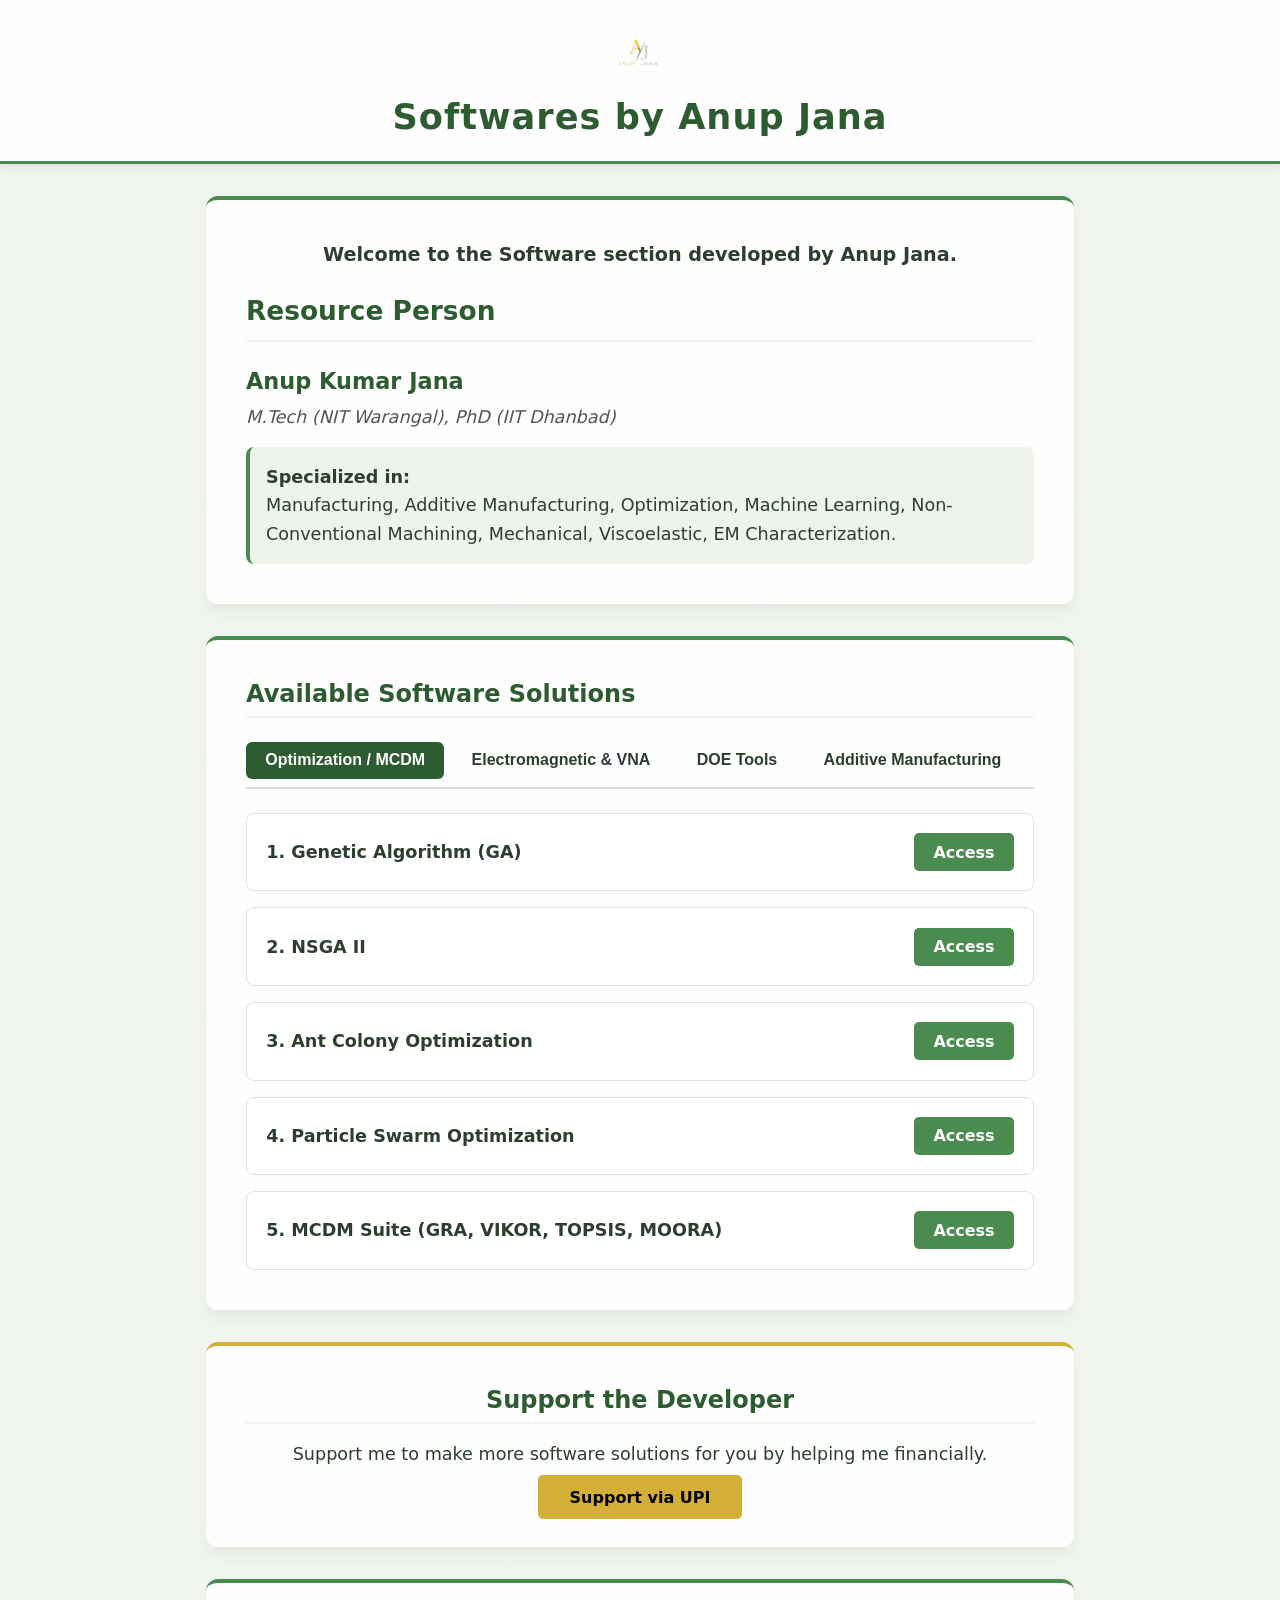
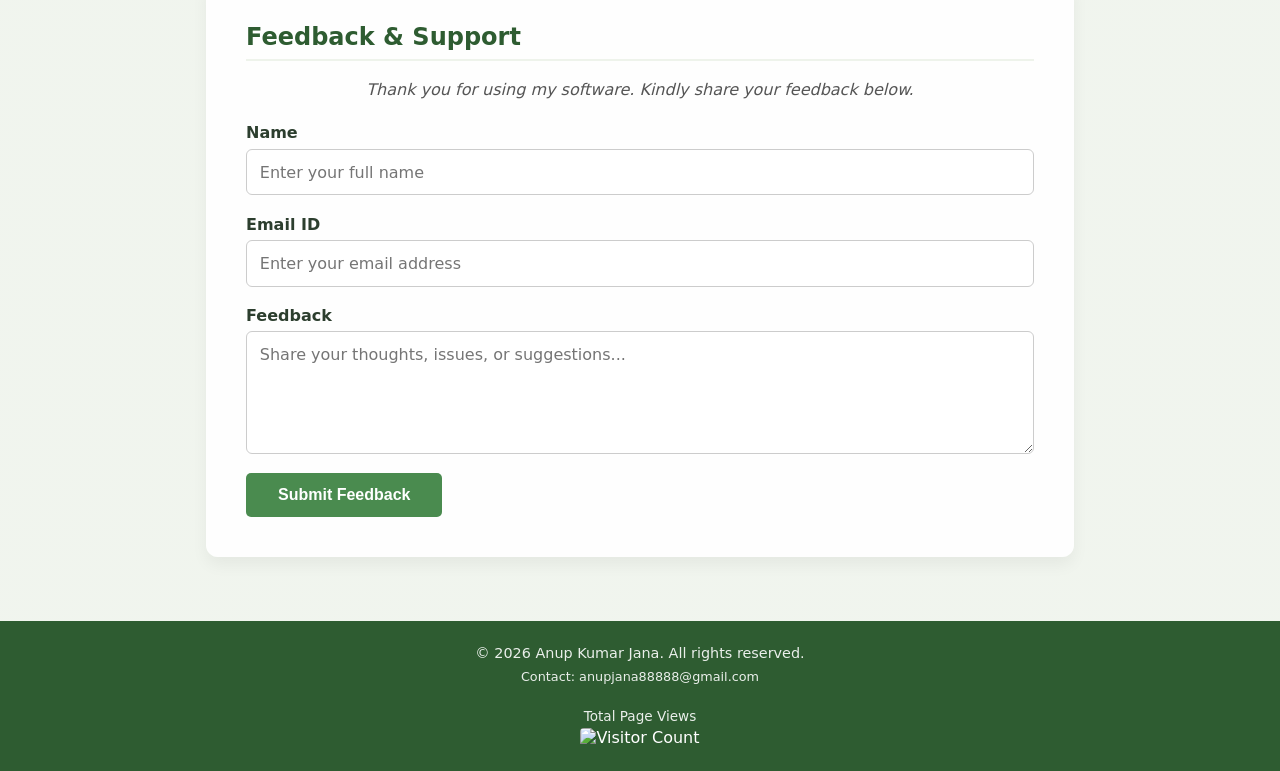
==== index.html @ cb6290e4 "Update index.html" ====
<!DOCTYPE html>
<html lang="en">
<head>
    <meta charset="UTF-8">
    <meta name="viewport" content="width=device-width, initial-scale=1.0">
    <title>Softwares by Anup Jana</title>
    <link rel="icon" type="image/png" href="logo2.png">
    <link rel="stylesheet" href="style.css">
</head>
<body>

    <header>
        <img src="logo2.png" alt="Anup Jana Logo" class="site-logo">
        <h1>Softwares by Anup Jana</h1>
    </header>

    <main>
        <section class="content-box profile-section">
            <p style="font-size: 1.2rem; text-align: center; font-weight: 600; margin-top: 0;">Welcome to the Software section developed by Anup Jana.</p>
            
            <h2>Resource Person</h2>
            <div class="profile-name">Anup Kumar Jana</div>
            <div class="profile-degrees">M.Tech (NIT Warangal), PhD (IIT Dhanbad)</div>
            
            <div class="specializations">
                <strong>Specialized in:</strong><br>
                Manufacturing, Additive Manufacturing, Optimization, Machine Learning, Non-Conventional Machining, Mechanical, Viscoelastic, EM Characterization.
            </div>
        </section>

        <section class="content-box">
            <h2>Available Software Solutions</h2>
            
            <div class="tab-container">
                <div class="tab-buttons">
                    <button class="tab-btn active" onclick="openTab(event, 'tab-opt')">Optimization / MCDM</button>
                    <button class="tab-btn" onclick="openTab(event, 'tab-em')">Electromagnetic & VNA</button>
                    <button class="tab-btn" onclick="openTab(event, 'tab-doe')">DOE Tools</button>
                    <button class="tab-btn" onclick="openTab(event, 'tab-am')">Additive Manufacturing</button>
                </div>

                <div id="tab-opt" class="tab-content active">
                    <div class="software-list">
                        <div class="software-card">
                            <span class="software-title">1. Genetic Algorithm (GA)</span>
                            <a href="#" class="btn">Access</a>
                        </div>
                        <div class="software-card">
                            <span class="software-title">2. NSGA II</span>
                            <a href="#" class="btn">Access</a>
                        </div>
                        <div class="software-card">
                            <span class="software-title">3. Ant Colony Optimization</span>
                            <a href="#" class="btn">Access</a>
                        </div>
                        <div class="software-card">
                            <span class="software-title">4. Particle Swarm Optimization</span>
                            <a href="#" class="btn">Access</a>
                        </div>
                        <div class="software-card">
                            <span class="software-title">5. MCDM Suite (GRA, VIKOR, TOPSIS, MOORA)</span>
                            <a href="#" class="btn">Access</a>
                        </div>
                    </div>
                </div>

                <div id="tab-em" class="tab-content">
                    <div class="software-list">
                        <div class="software-card">
                            <span class="software-title">1. Permittivity & Permeability Calculator</span>
                            <a href="#" class="btn">Access</a>
                        </div>
                        <div class="software-card">
                            <span class="software-title">2. VNA Data Analyzer (5-75 GHz)</span>
                            <a href="#" class="btn">Access</a>
                        </div>
                        <div class="software-card">
                            <span class="software-title">3. Reflection & Absorption Coefficient Estimator</span>
                            <a href="#" class="btn">Access</a>
                        </div>
                        <div class="software-card">
                            <span class="software-title">4. Dielectric Loss Tangent (Tan Delta) Plotter</span>
                            <a href="#" class="btn">Access</a>
                        </div>
                    </div>
                </div>

                <div id="tab-doe" class="tab-content">
                    <div class="software-list">
                        <div class="software-card">
                            <span class="software-title">1. Taguchi's Orthogonal Array (OA)</span>
                            <a href="#" class="btn">Access</a>
                        </div>
                        <div class="software-card">
                            <span class="software-title">2. Response Surface Methodology (RSM)</span>
                            <a href="#" class="btn">Access</a>
                        </div>
                    </div>
                </div>

                <div id="tab-am" class="tab-content">
                    <div class="software-list">
                        <div class="software-card">
                            <span class="software-title">1. Jacobs Working Curve Generator</span>
                            <a href="#" class="btn">Access</a>
                        </div>
                        <div class="software-card">
                            <span class="software-title">2. VPP Exposure Parameter Optimizer</span>
                            <a href="#" class="btn">Access</a>
                        </div>
                        <div class="software-card">
                            <span class="software-title">3. Multi-Material Composite Interleaf Designer</span>
                            <a href="#" class="btn">Access</a>
                        </div>
                    </div>
                </div>
            </div>
        </section>

        <section class="content-box" style="text-align: center; border-top: 4px solid #d4af37;">
            <h2>Support the Developer</h2>
            <p style="margin-bottom: 1.5rem; font-size: 1.1rem;">Support me to make more software solutions for you by helping me financially.</p>
            <a href="support.html" class="btn" style="background-color: #d4af37; color: #000; padding: 0.8rem 2rem;">Support via UPI</a>
        </section>

        <section class="content-box">
            <h2>Feedback & Support</h2>
            <p class="thank-you-msg">Thank you for using my software. Kindly share your feedback below.</p>
            
            <form action="https://formsubmit.co/anupjana88888@gmail.com" method="POST" class="feedback-form" id="feedbackForm">
                
                <input type="hidden" name="_subject" value="New Software Feedback Submission">
                <input type="hidden" name="_captcha" value="false">
                <input type="hidden" name="_next" value="https://anupjana777.github.io/softwares/thankyou.html">
                
                <div class="form-group">
                    <label for="name">Name</label>
                    <input type="text" id="name" name="name" placeholder="Enter your full name" required>
                </div>
                
                <div class="form-group">
                    <label for="email">Email ID</label>
                    <input type="email" id="email" name="email" placeholder="Enter your email address" required>
                </div>
                
                <div class="form-group">
                    <label for="feedback">Feedback</label>
                    <textarea id="feedback" name="feedback" rows="5" placeholder="Share your thoughts, issues, or suggestions..." required></textarea>
                </div>
                
                <button type="submit" class="btn" style="align-self: flex-start; padding: 0.8rem 2rem;">Submit Feedback</button>
            </form>
        </section>
    </main>

<footer>
        <p>&copy; <span id="year"></span> Anup Kumar Jana. All rights reserved.</p>
        <p style="margin-top: 0.5rem; font-size: 0.8rem;">Contact: anupjana88888@gmail.com</p>
        
        <div style="margin-top: 1.5rem;">
            <p style="font-size: 0.85rem; margin-bottom: 0.3rem; opacity: 0.9;">Total Page Views</p>
            <img src="https://profile-counter.glitch.me/anupjana777_softwares/count.svg" alt="Visitor Count" style="border-radius: 4px;">
        </div>
    </footer>

    <script src="main.js"></script>
</body>
</html>
---- style.css ----
/* CSS Variables for consistent theming */
:root {
    --primary-color: #2e5c31; 
    --secondary-color: #eef3eb; 
    --accent-color: #4a8b4f; 
    --text-dark: #2c3e2e;
    --text-light: #ffffff;
    --font-main: 'Segoe UI', system-ui, -apple-system, sans-serif;
}

/* Base Styles & Nature Theme Background */
body {
    margin: 0;
    padding: 0;
    font-family: var(--font-main);
    color: var(--text-dark);
    background: 
        linear-gradient(rgba(238, 243, 235, 0.85), rgba(238, 243, 235, 0.85)),
        url('https://images.unsplash.com/photo-1464822759023-fed622ff2c3b?auto=format&fit=crop&q=80&w=2000') no-repeat center center fixed;
    background-size: cover;
    display: flex;
    flex-direction: column;
    min-height: 100vh;
}

/* Light Header for Logo Visibility */
header {
    background-color: rgba(255, 255, 255, 0.95);
    color: var(--primary-color);
    padding: 1.5rem 1rem;
    text-align: center;
    box-shadow: 0 4px 10px rgba(0,0,0,0.08);
    border-bottom: 3px solid var(--accent-color);
}

header h1 {
    margin: 0;
    font-size: 2.2rem;
    letter-spacing: 1px;
}

/* Logo Styling */
.site-logo {
    max-height: 60px;
    width: auto;
    margin-bottom: 0.5rem;
}

/* Main Content Container */
main {
    flex: 1;
    width: 100%;
    max-width: 900px;
    margin: 2rem auto;
    padding: 0 1rem;
    box-sizing: border-box;
}

.content-box {
    background-color: rgba(255, 255, 255, 0.95);
    border-radius: 12px;
    padding: 2.5rem;
    box-shadow: 0 8px 16px rgba(0,0,0,0.05);
    margin-bottom: 2rem;
    border-top: 4px solid var(--accent-color);
}

h2 {
    color: var(--primary-color);
    border-bottom: 2px solid var(--secondary-color);
    padding-bottom: 0.5rem;
    margin-top: 0;
}

/* Profile Section */
.profile-section {
    line-height: 1.6;
    font-size: 1.1rem;
}

.profile-name {
    font-size: 1.4rem;
    font-weight: bold;
    color: var(--primary-color);
    margin-bottom: 0.2rem;
}

.profile-degrees {
    font-style: italic;
    color: #555;
    margin-bottom: 1rem;
}

.specializations {
    background-color: var(--secondary-color);
    padding: 1rem;
    border-radius: 8px;
    border-left: 4px solid var(--accent-color);
}

/* Tab Navigation System */
.tab-container {
    margin-top: 1.5rem;
}

.tab-buttons {
    display: flex;
    gap: 0.5rem;
    flex-wrap: wrap;
    margin-bottom: 1.5rem;
    border-bottom: 2px solid #ddd;
    padding-bottom: 0.5rem;
}

.tab-btn {
    background: none;
    border: none;
    padding: 0.6rem 1.2rem;
    font-size: 1rem;
    font-weight: 600;
    cursor: pointer;
    color: var(--text-dark);
    border-radius: 6px;
    transition: all 0.3s ease;
}

.tab-btn:hover {
    background-color: var(--secondary-color);
}

.tab-btn.active {
    background-color: var(--primary-color);
    color: var(--text-light);
}

.tab-content {
    display: none;
    animation: fadeIn 0.4s ease-in-out;
}

.tab-content.active {
    display: block;
}

@keyframes fadeIn {
    from { opacity: 0; transform: translateY(5px); }
    to { opacity: 1; transform: translateY(0); }
}

/* Software List */
.software-list {
    display: flex;
    flex-direction: column;
    gap: 1rem;
}

.software-card {
    display: flex;
    justify-content: space-between;
    align-items: center;
    background-color: #fff;
    border: 1px solid #e0e0e0;
    padding: 1.2rem;
    border-radius: 8px;
    transition: transform 0.2s, box-shadow 0.2s;
}

.software-card:hover {
    transform: translateY(-2px);
    box-shadow: 0 6px 12px rgba(0,0,0,0.08);
    border-color: var(--accent-color);
}

.software-title {
    font-weight: 600;
    font-size: 1.1rem;
}

.btn {
    background-color: var(--accent-color);
    color: var(--text-light);
    text-decoration: none;
    padding: 0.6rem 1.2rem;
    border-radius: 5px;
    font-weight: 600;
    transition: background-color 0.3s;
    border: none;
    cursor: pointer;
    font-size: 1rem;
}

.btn:hover {
    background-color: var(--primary-color);
}

/* Feedback Form */
.feedback-form {
    display: flex;
    flex-direction: column;
    gap: 1.2rem;
    margin-top: 1.5rem;
}

.form-group {
    display: flex;
    flex-direction: column;
    gap: 0.4rem;
}

label {
    font-weight: 600;
    color: var(--text-dark);
}

input, textarea {
    padding: 0.8rem;
    border: 1px solid #ccc;
    border-radius: 6px;
    font-family: var(--font-main);
    font-size: 1rem;
}

input:focus, textarea:focus {
    outline: none;
    border-color: var(--accent-color);
    box-shadow: 0 0 0 3px rgba(74, 139, 79, 0.2);
}

.thank-you-msg {
    text-align: center;
    font-style: italic;
    margin-bottom: 1.5rem;
    color: #555;
}

/* Reusable Footer */
footer {
    background-color: var(--primary-color);
    color: var(--text-light);
    text-align: center;
    padding: 1.5rem;
    margin-top: auto;
}

footer p {
    margin: 0;
    font-size: 0.9rem;
    opacity: 0.9;
}

/* Mobile Responsiveness */
@media (max-width: 600px) {
    .software-card {
        flex-direction: column;
        align-items: flex-start;
        gap: 1rem;
    }
    .btn {
        width: 100%;
        text-align: center;
        box-sizing: border-box;
    }
    .content-box {
        padding: 1.5rem;
    }
    .tab-buttons {
        flex-direction: column;
    }
    .tab-btn {
        width: 100%;
        text-align: left;
    }
}
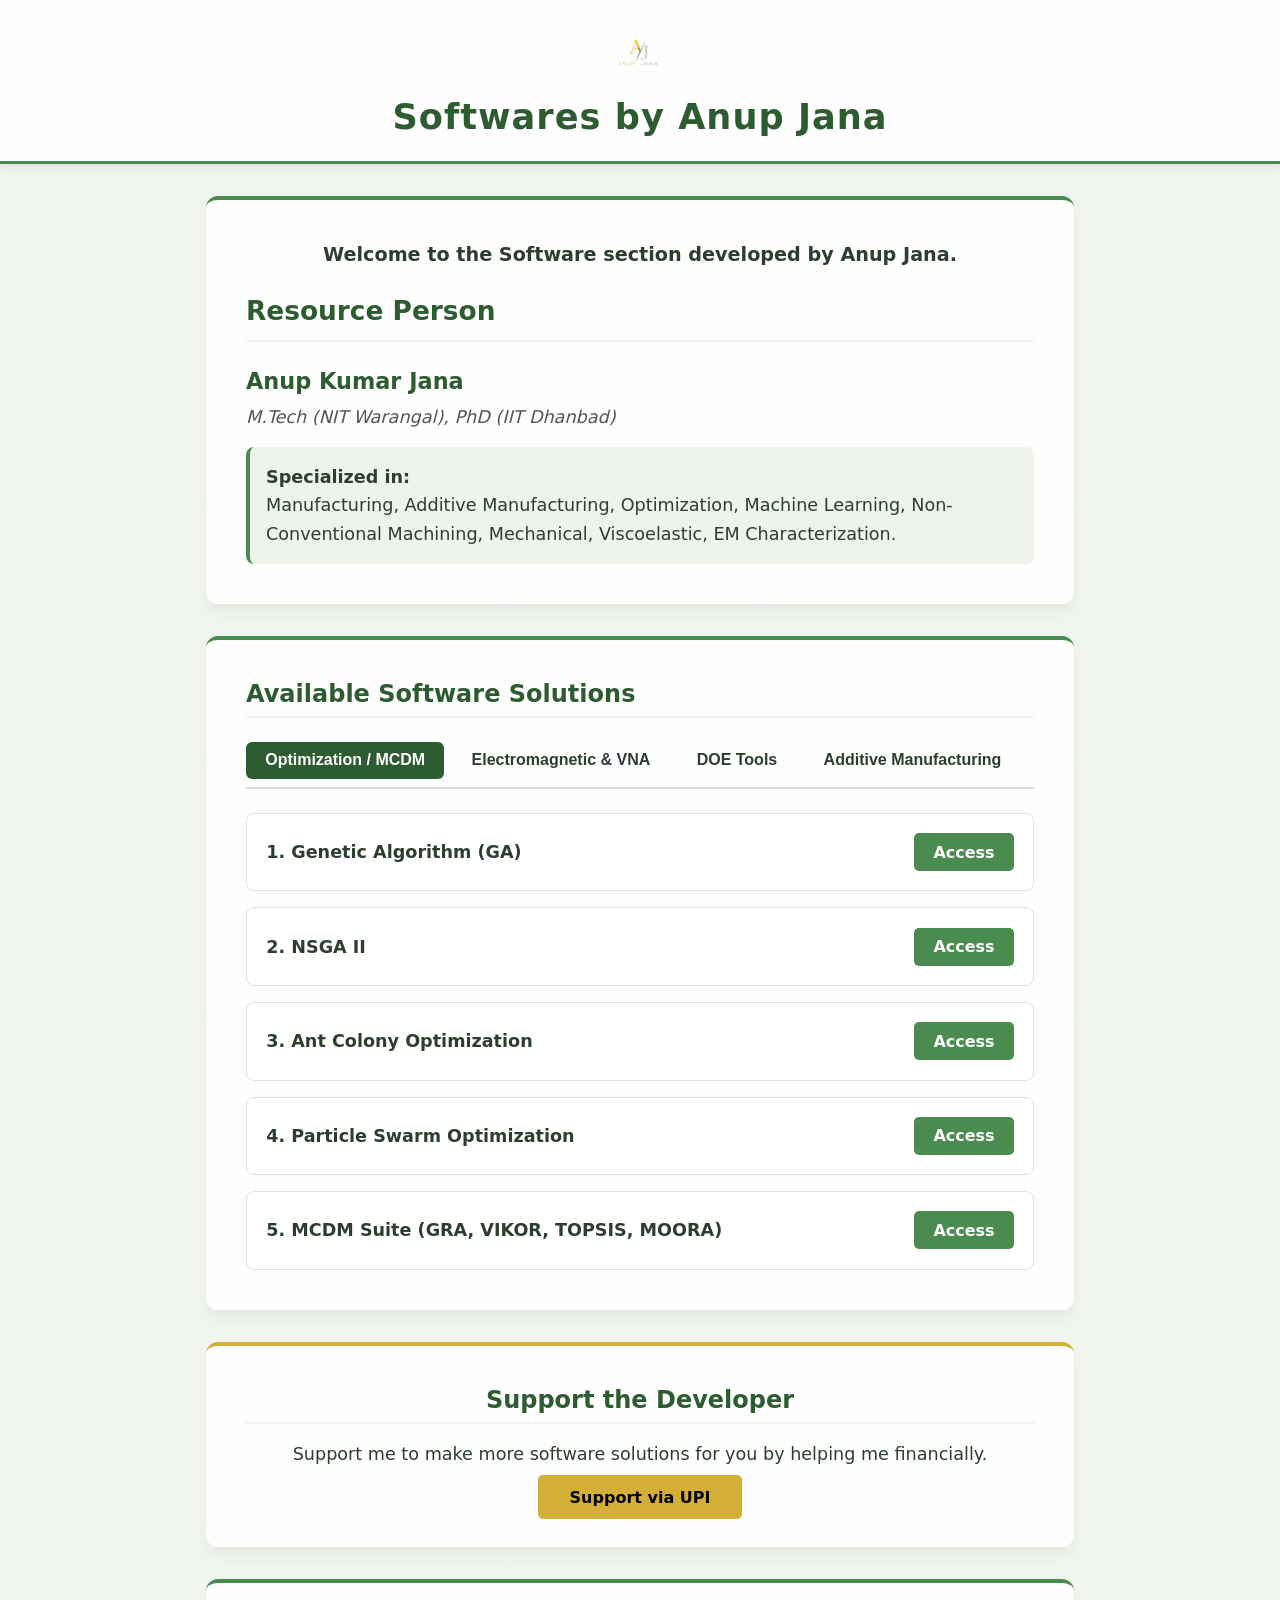
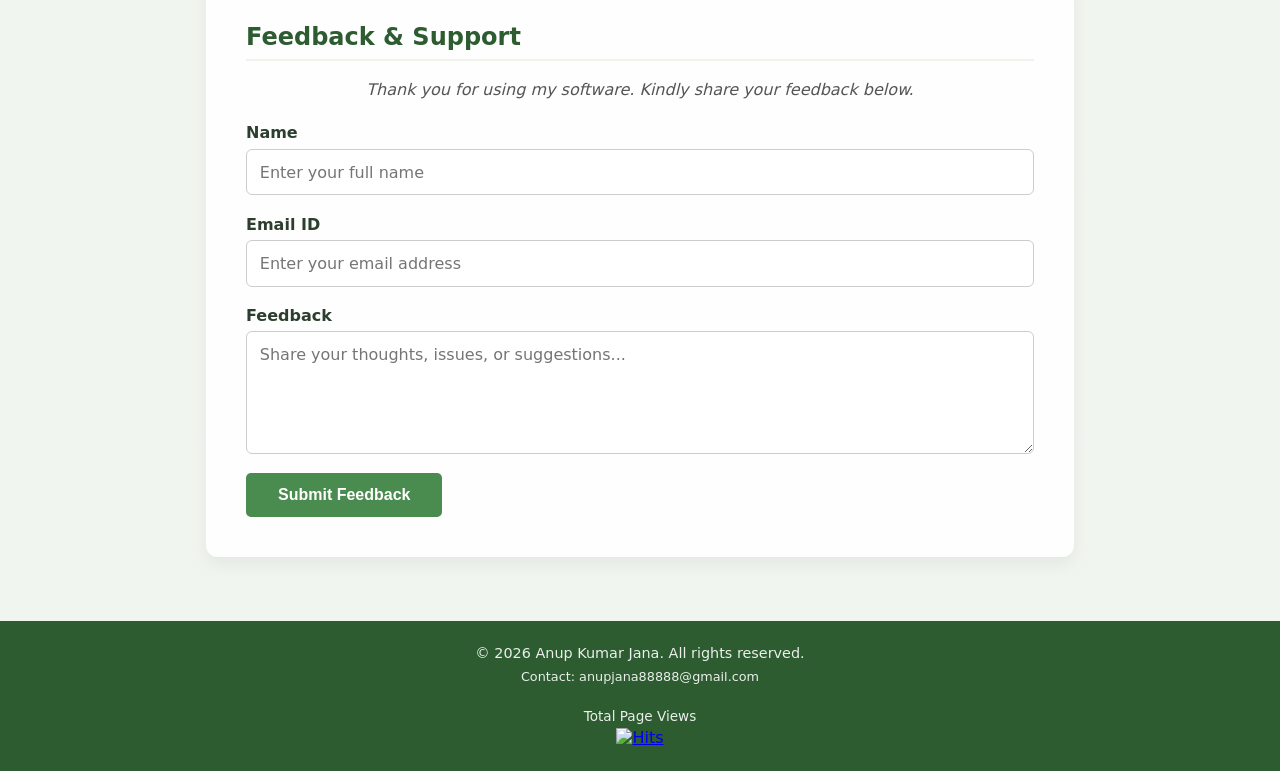
==== commit 66ccc826: "Update index.html" ====
--- a/index.html
+++ b/index.html
@@ -159,7 +159,9 @@
         
         <div style="margin-top: 1.5rem;">
             <p style="font-size: 0.85rem; margin-bottom: 0.3rem; opacity: 0.9;">Total Page Views</p>
-            <img src="https://profile-counter.glitch.me/anupjana777_softwares/count.svg" alt="Visitor Count" style="border-radius: 4px;">
+            <a href="https://hits.seeyoufarm.com">
+                <img src="https://hits.seeyoufarm.com/api/count/incr/badge.svg?url=https%3A%2F%2Fanupjana777.github.io%2Fsoftwares&count_bg=%234A8B4F&title_bg=%232E5C31&icon=&icon_color=%23E7E7E7&title=Views&edge_flat=true" alt="Hits">
+            </a>
         </div>
     </footer>
 
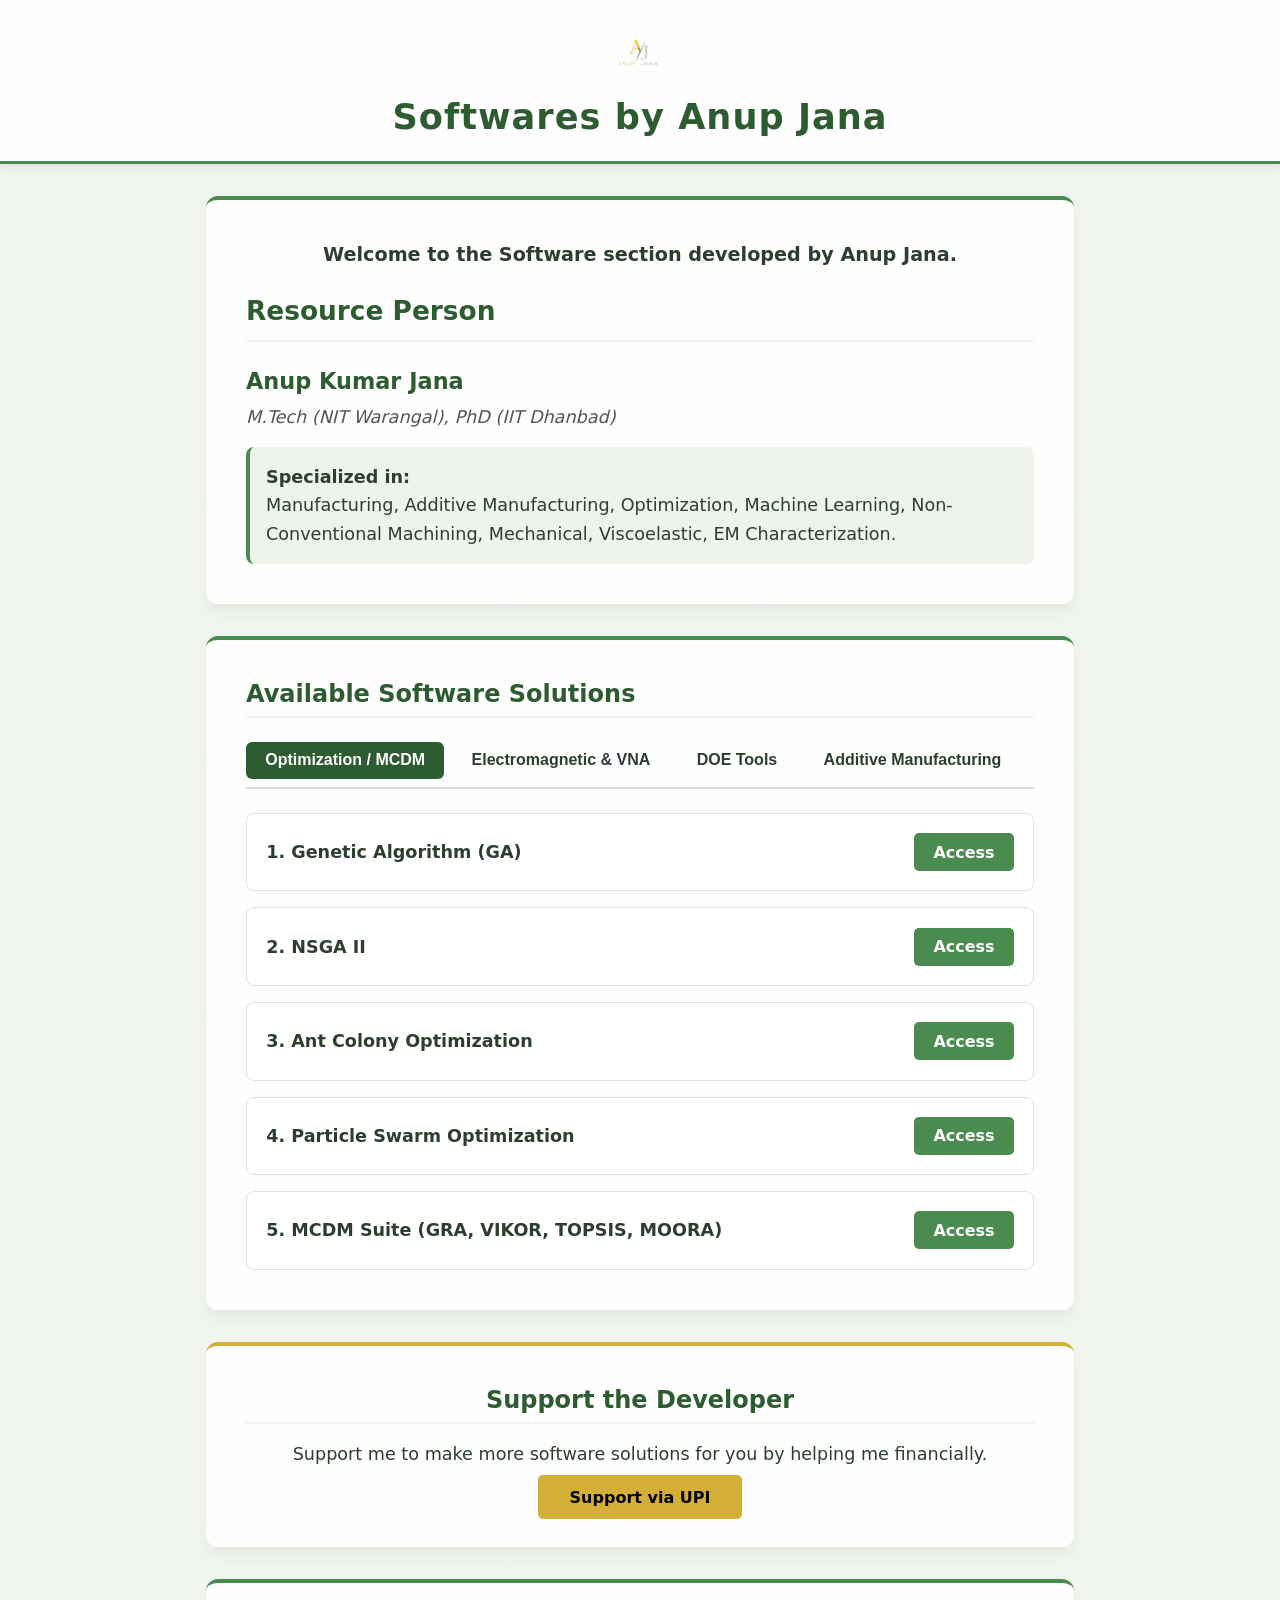
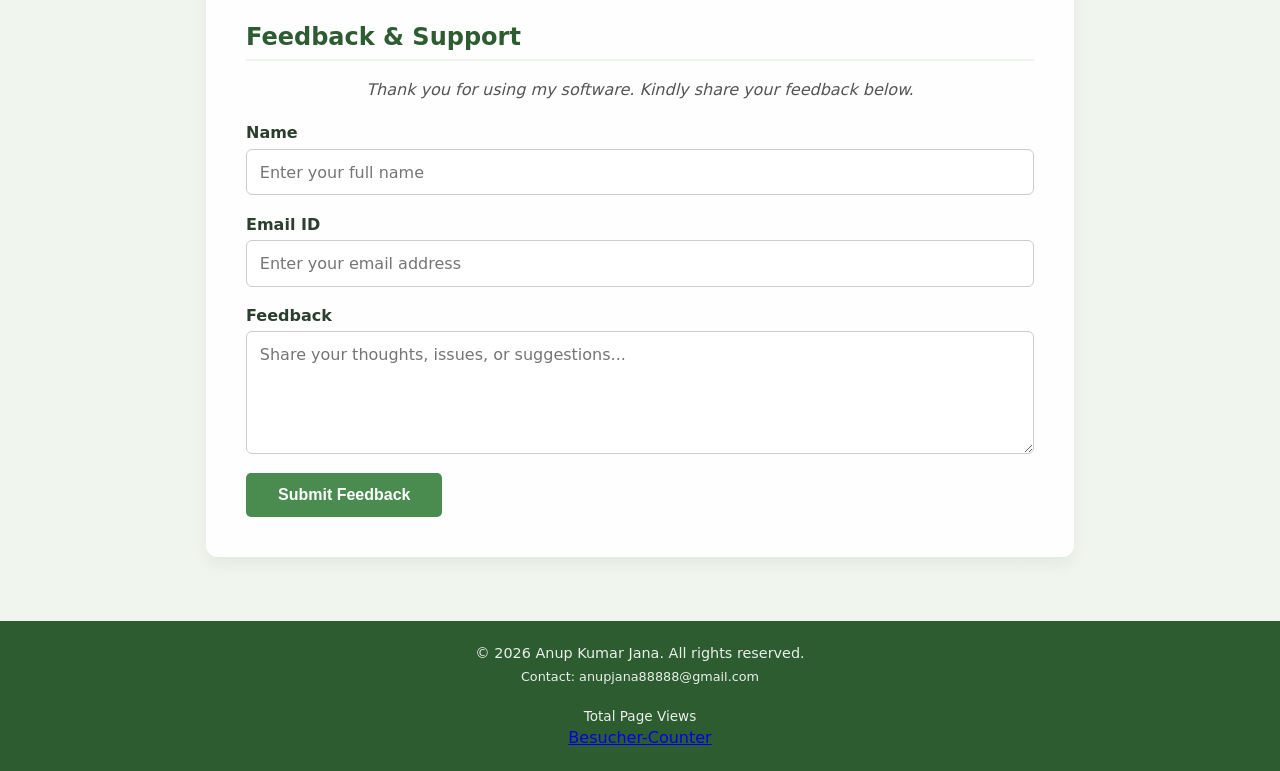
==== commit 01724a2e: "Update index.html" ====
--- a/index.html
+++ b/index.html
@@ -159,9 +159,8 @@
         
         <div style="margin-top: 1.5rem;">
             <p style="font-size: 0.85rem; margin-bottom: 0.3rem; opacity: 0.9;">Total Page Views</p>
-            <a href="https://hits.seeyoufarm.com">
-                <img src="https://hits.seeyoufarm.com/api/count/incr/badge.svg?url=https%3A%2F%2Fanupjana777.github.io%2Fsoftwares&count_bg=%234A8B4F&title_bg=%232E5C31&icon=&icon_color=%23E7E7E7&title=Views&edge_flat=true" alt="Hits">
-            </a>
+             <a href='http://besucherzaehler.co'>Besucher-Counter</a> <script type='text/javascript' src='https://www.freevisitorcounters.com/auth.php?id=3fdb987f14aa54709805ab364de2bd3462e2b9ea'></script>
+<script type="text/javascript" src="https://www.freevisitorcounters.com/en/home/counter/1556781/t/13"></script>
         </div>
     </footer>
 
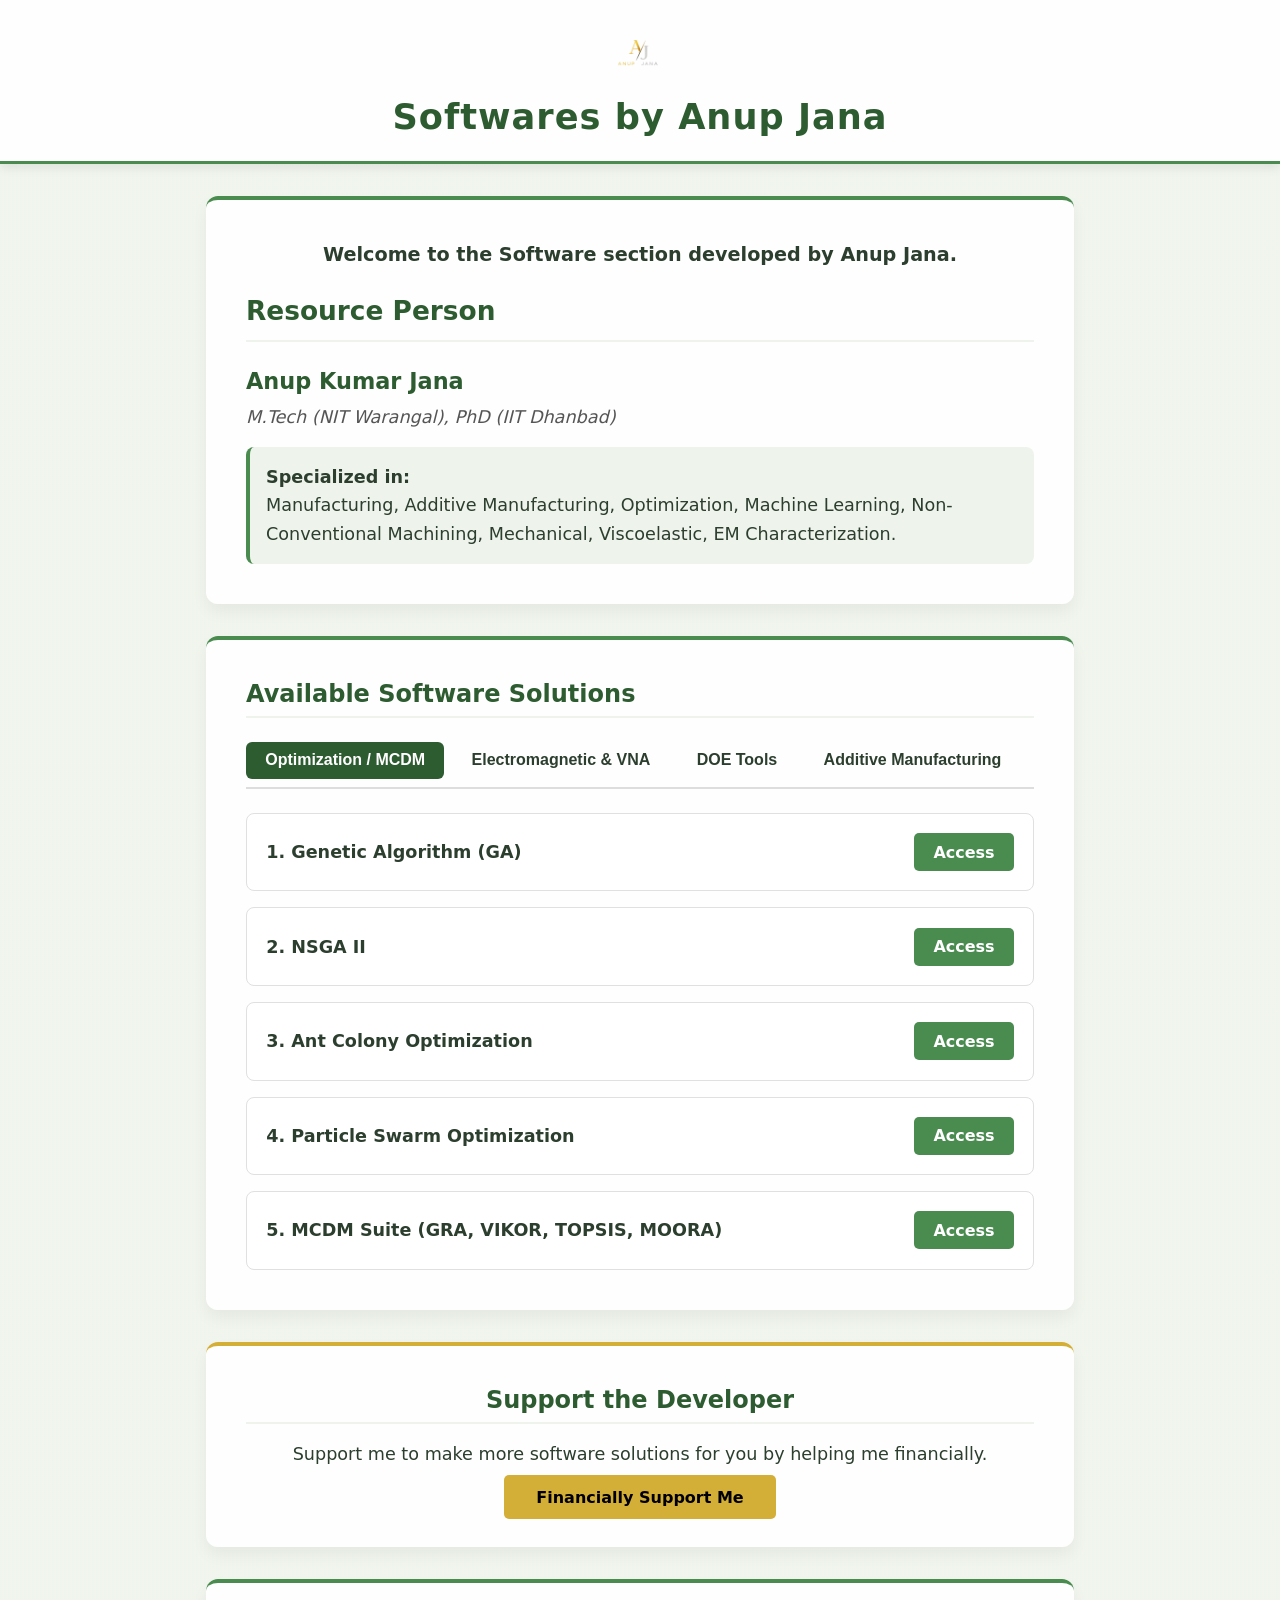
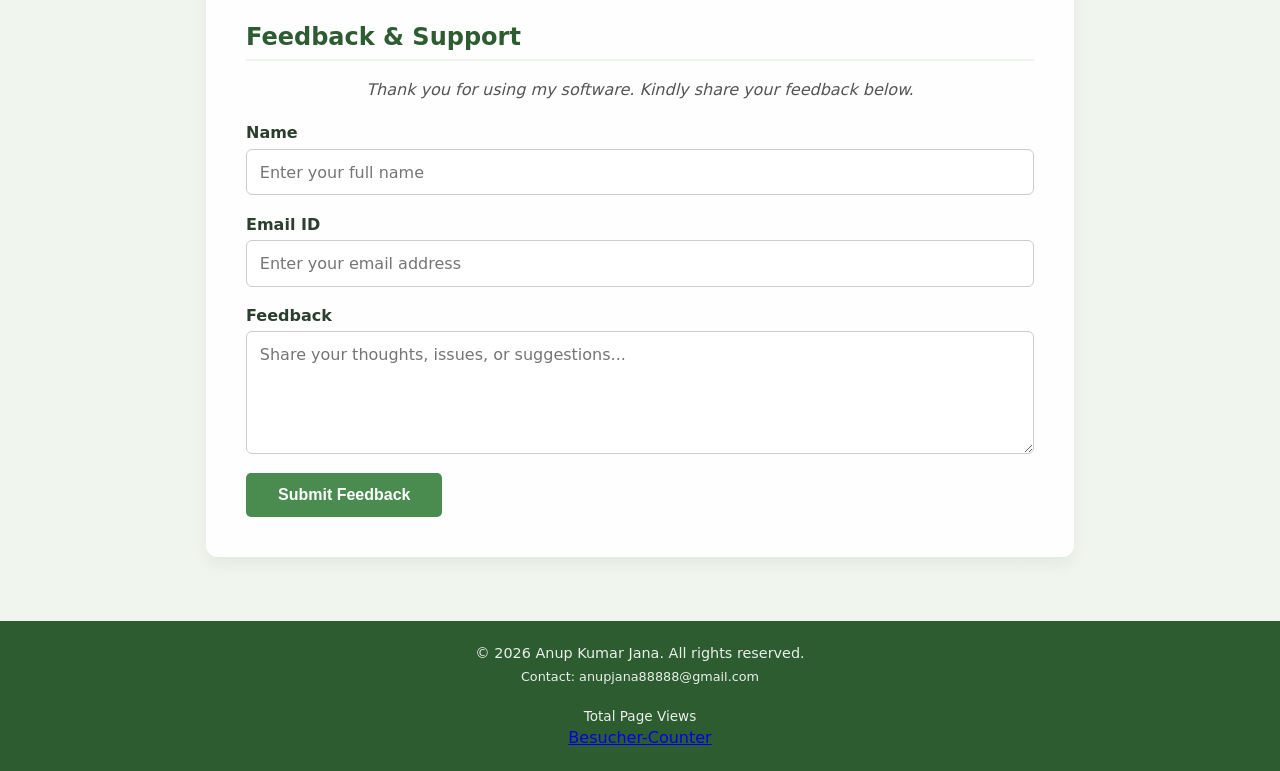
==== commit 0b026fc1: "Update index.html" ====
--- a/index.html
+++ b/index.html
@@ -67,20 +67,12 @@
                 <div id="tab-em" class="tab-content">
                     <div class="software-list">
                         <div class="software-card">
-                            <span class="software-title">1. Permittivity & Permeability Calculator</span>
-                            <a href="#" class="btn">Access</a>
+                            <span class="software-title">1. Dielectric/VNA data Calculator</span>
+                            <a href="https://drive.google.com/file/d/1kn5m2RfvC5_IDL_7qTsJZOH0_reWV1Xl/view?usp=sharing" class="btn">Access</a>
                         </div>
                         <div class="software-card">
-                            <span class="software-title">2. VNA Data Analyzer (5-75 GHz)</span>
-                            <a href="#" class="btn">Access</a>
-                        </div>
-                        <div class="software-card">
-                            <span class="software-title">3. Reflection & Absorption Coefficient Estimator</span>
-                            <a href="#" class="btn">Access</a>
-                        </div>
-                        <div class="software-card">
-                            <span class="software-title">4. Dielectric Loss Tangent (Tan Delta) Plotter</span>
-                            <a href="#" class="btn">Access</a>
+                            <span class="software-title">2. VNA Data Analyzer</span>
+                            <a href="https://drive.google.com/file/d/1kn5m2RfvC5_IDL_7qTsJZOH0_reWV1Xl/view?usp=sharing" class="btn">Access</a>
                         </div>
                     </div>
                 </div>
@@ -102,7 +94,7 @@
                     <div class="software-list">
                         <div class="software-card">
                             <span class="software-title">1. Jacobs Working Curve Generator</span>
-                            <a href="#" class="btn">Access</a>
+                            <a href="https://drive.google.com/file/d/1YAuJ_bWAW0EsGP8wYt7jIJ0jwtOY44c2/view?usp=sharing" class="btn">Access</a>
                         </div>
                         <div class="software-card">
                             <span class="software-title">2. VPP Exposure Parameter Optimizer</span>
@@ -120,7 +112,7 @@
         <section class="content-box" style="text-align: center; border-top: 4px solid #d4af37;">
             <h2>Support the Developer</h2>
             <p style="margin-bottom: 1.5rem; font-size: 1.1rem;">Support me to make more software solutions for you by helping me financially.</p>
-            <a href="support.html" class="btn" style="background-color: #d4af37; color: #000; padding: 0.8rem 2rem;">Support via UPI</a>
+            <a href="support.html" class="btn" style="background-color: #d4af37; color: #000; padding: 0.8rem 2rem;">Financially Support Me</a>
         </section>
 
         <section class="content-box">
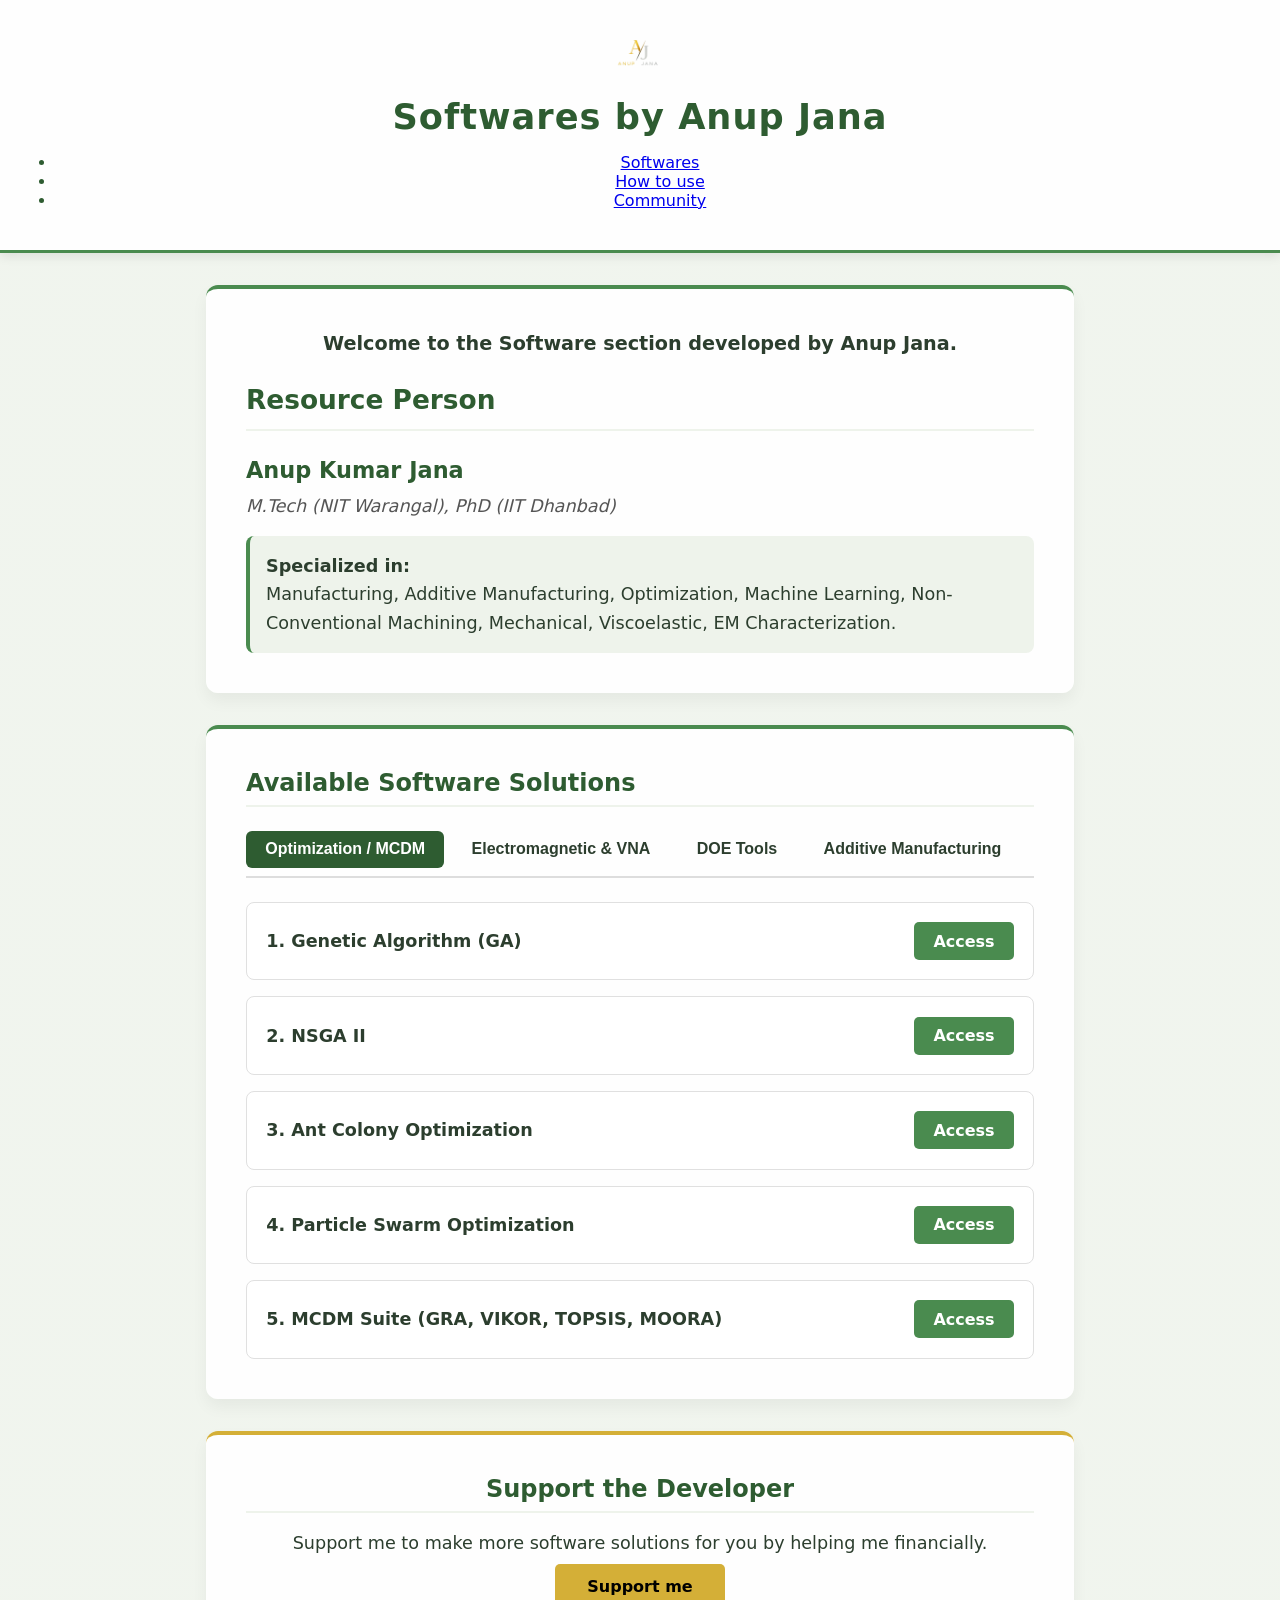
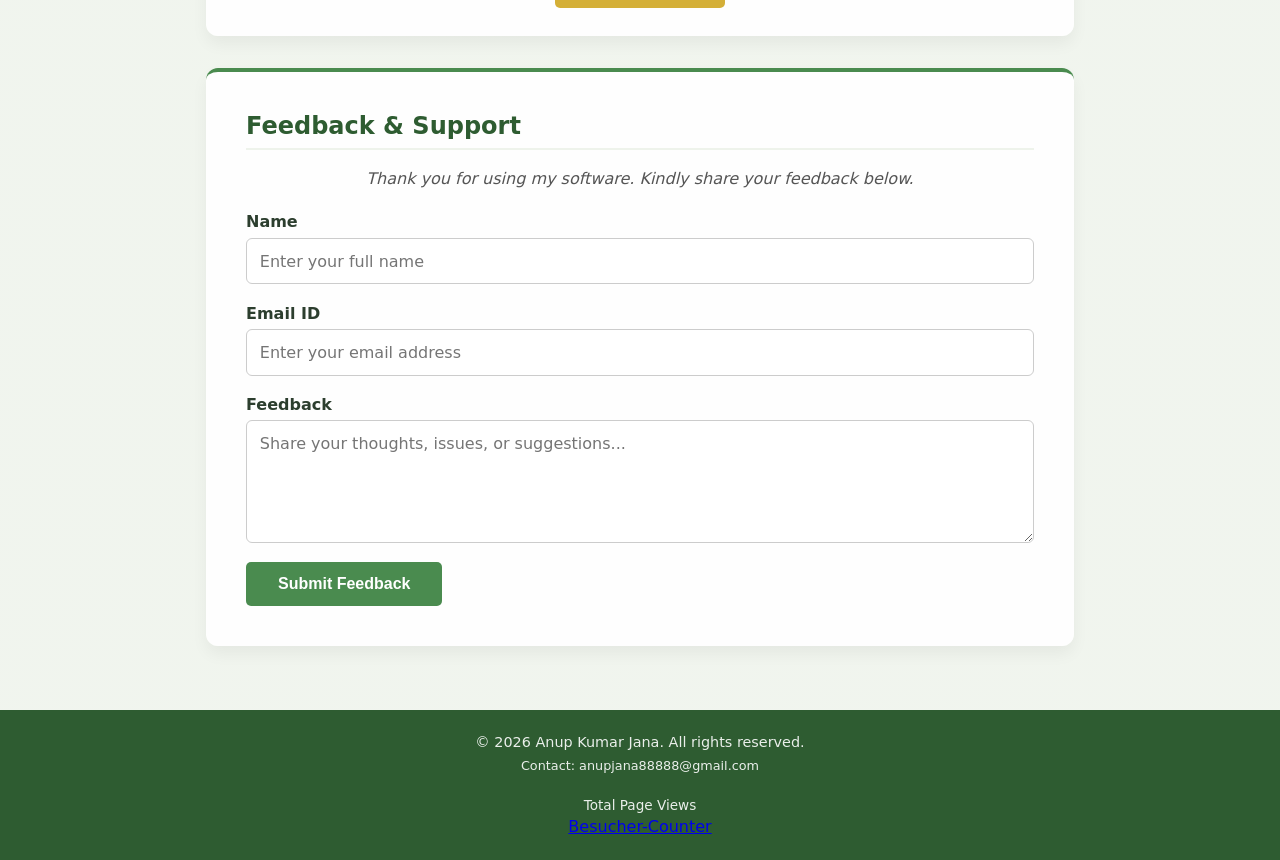
==== commit 11f391f5: "Update index.html" ====
--- a/index.html
+++ b/index.html
@@ -10,8 +10,20 @@
 <body>
 
     <header>
-        <img src="logo2.png" alt="Anup Jana Logo" class="site-logo">
-        <h1>Softwares by Anup Jana</h1>
+        <div class="header-container">
+            <div class="logo-title">
+                <img src="logo2.png" alt="Anup Jana Logo" class="site-logo">
+                <h1>Softwares by Anup Jana</h1>
+            </div>
+            
+            <nav>
+                <ul class="nav-links">
+                    <li><a href="index.html" class="active">Softwares</a></li>
+                    <li><a href="how_to_use.html">How to use</a></li>
+                    <li><a href="community.html">Community</a></li>
+                </ul>
+            </nav>
+        </div>
     </header>
 
     <main>
@@ -67,12 +79,20 @@
                 <div id="tab-em" class="tab-content">
                     <div class="software-list">
                         <div class="software-card">
-                            <span class="software-title">1. Dielectric/VNA data Calculator</span>
-                            <a href="https://drive.google.com/file/d/1kn5m2RfvC5_IDL_7qTsJZOH0_reWV1Xl/view?usp=sharing" class="btn">Access</a>
+                            <span class="software-title">1. Permittivity & Permeability Calculator</span>
+                            <a href="#" class="btn">Access</a>
                         </div>
                         <div class="software-card">
-                            <span class="software-title">2. VNA Data Analyzer</span>
-                            <a href="https://drive.google.com/file/d/1kn5m2RfvC5_IDL_7qTsJZOH0_reWV1Xl/view?usp=sharing" class="btn">Access</a>
+                            <span class="software-title">2. VNA Data Analyzer (5-75 GHz)</span>
+                            <a href="#" class="btn">Access</a>
+                        </div>
+                        <div class="software-card">
+                            <span class="software-title">3. Reflection & Absorption Coefficient Estimator</span>
+                            <a href="#" class="btn">Access</a>
+                        </div>
+                        <div class="software-card">
+                            <span class="software-title">4. Dielectric Loss Tangent (Tan Delta) Plotter</span>
+                            <a href="#" class="btn">Access</a>
                         </div>
                     </div>
                 </div>
@@ -94,7 +114,7 @@
                     <div class="software-list">
                         <div class="software-card">
                             <span class="software-title">1. Jacobs Working Curve Generator</span>
-                            <a href="https://drive.google.com/file/d/1YAuJ_bWAW0EsGP8wYt7jIJ0jwtOY44c2/view?usp=sharing" class="btn">Access</a>
+                            <a href="#" class="btn">Access</a>
                         </div>
                         <div class="software-card">
                             <span class="software-title">2. VPP Exposure Parameter Optimizer</span>
@@ -112,7 +132,7 @@
         <section class="content-box" style="text-align: center; border-top: 4px solid #d4af37;">
             <h2>Support the Developer</h2>
             <p style="margin-bottom: 1.5rem; font-size: 1.1rem;">Support me to make more software solutions for you by helping me financially.</p>
-            <a href="support.html" class="btn" style="background-color: #d4af37; color: #000; padding: 0.8rem 2rem;">Financially Support Me</a>
+            <a href="support.html" class="btn" style="background-color: #d4af37; color: #000; padding: 0.8rem 2rem;">Support me</a>
         </section>
 
         <section class="content-box">
@@ -145,17 +165,30 @@
         </section>
     </main>
 
-<footer>
+    <footer>
         <p>&copy; <span id="year"></span> Anup Kumar Jana. All rights reserved.</p>
         <p style="margin-top: 0.5rem; font-size: 0.8rem;">Contact: anupjana88888@gmail.com</p>
         
         <div style="margin-top: 1.5rem;">
             <p style="font-size: 0.85rem; margin-bottom: 0.3rem; opacity: 0.9;">Total Page Views</p>
              <a href='http://besucherzaehler.co'>Besucher-Counter</a> <script type='text/javascript' src='https://www.freevisitorcounters.com/auth.php?id=3fdb987f14aa54709805ab364de2bd3462e2b9ea'></script>
-<script type="text/javascript" src="https://www.freevisitorcounters.com/en/home/counter/1556781/t/13"></script>
+            <script type="text/javascript" src="https://www.freevisitorcounters.com/en/home/counter/1556781/t/13"></script>
         </div>
     </footer>
 
     <script src="main.js"></script>
+    <!--Start of Tawk.to Script-->
+<script type="text/javascript">
+var Tawk_API=Tawk_API||{}, Tawk_LoadStart=new Date();
+(function(){
+var s1=document.createElement("script"),s0=document.getElementsByTagName("script")[0];
+s1.async=true;
+s1.src='https://embed.tawk.to/6a1027ba9b0e8e1c2f8c22e2/1jp7hmcj1';
+s1.charset='UTF-8';
+s1.setAttribute('crossorigin','*');
+s0.parentNode.insertBefore(s1,s0);
+})();
+</script>
+<!--End of Tawk.to Script-->
 </body>
 </html>
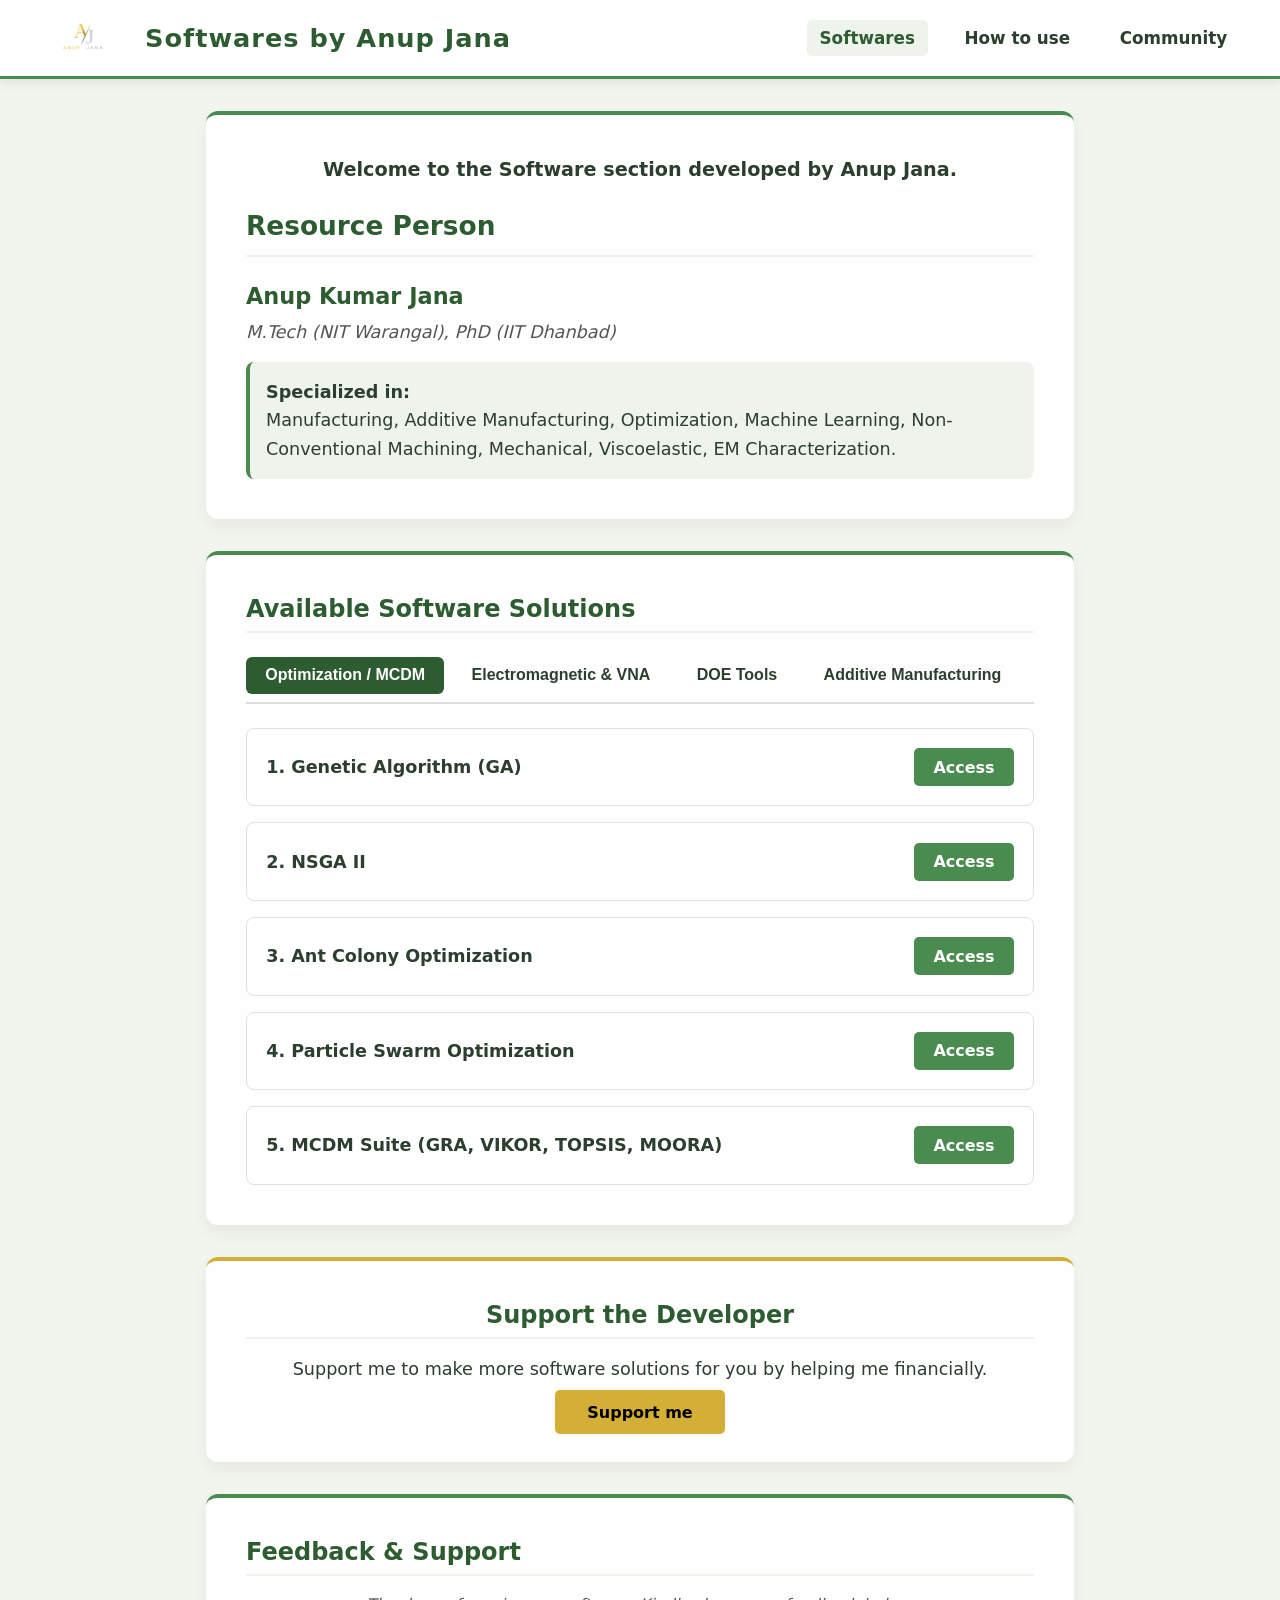
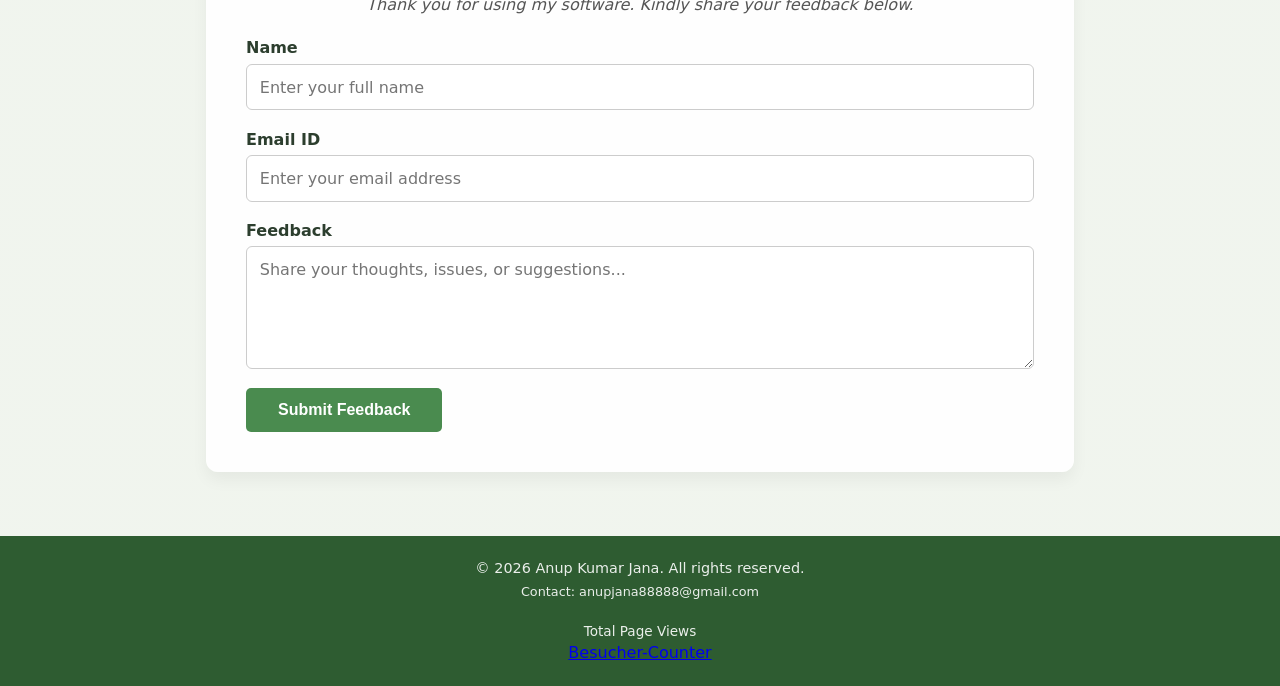
==== commit 9af5d812: "Update index.html" ====
--- a/index.html
+++ b/index.html
@@ -84,7 +84,7 @@
                         </div>
                         <div class="software-card">
                             <span class="software-title">2. VNA Data Analyzer (5-75 GHz)</span>
-                            <a href="#" class="btn">Access</a>
+                            <a href="https://drive.google.com/file/d/1kn5m2RfvC5_IDL_7qTsJZOH0_reWV1Xl/view?usp=sharing" class="btn">Access</a>
                         </div>
                         <div class="software-card">
                             <span class="software-title">3. Reflection & Absorption Coefficient Estimator</span>
@@ -114,7 +114,7 @@
                     <div class="software-list">
                         <div class="software-card">
                             <span class="software-title">1. Jacobs Working Curve Generator</span>
-                            <a href="#" class="btn">Access</a>
+                            <a href="https://drive.google.com/file/d/1YAuJ_bWAW0EsGP8wYt7jIJ0jwtOY44c2/view?usp=sharing" class="btn">Access</a>
                         </div>
                         <div class="software-card">
                             <span class="software-title">2. VPP Exposure Parameter Optimizer</span>
--- a/style.css
+++ b/style.css
@@ -23,19 +23,35 @@
     min-height: 100vh;
 }
 
-/* Light Header for Logo Visibility */
+/* Reusable Header & Navigation */
 header {
-    background-color: rgba(255, 255, 255, 0.95);
+    background-color: rgba(255, 255, 255, 0.98);
     color: var(--primary-color);
-    padding: 1.5rem 1rem;
-    text-align: center;
+    padding: 0.5rem 2rem;
     box-shadow: 0 4px 10px rgba(0,0,0,0.08);
     border-bottom: 3px solid var(--accent-color);
+    position: sticky;
+    top: 0;
+    z-index: 1000;
+}
+
+.header-container {
+    display: flex;
+    justify-content: space-between;
+    align-items: center;
+    max-width: 1200px;
+    margin: 0 auto;
+}
+
+.logo-title {
+    display: flex;
+    align-items: center;
+    gap: 15px;
 }
 
 header h1 {
     margin: 0;
-    font-size: 2.2rem;
+    font-size: 1.6rem;
     letter-spacing: 1px;
 }
 
@@ -43,7 +59,31 @@
 .site-logo {
     max-height: 60px;
     width: auto;
-    margin-bottom: 0.5rem;
+}
+
+/* Navigation Links Styling */
+nav ul.nav-links {
+    list-style: none;
+    display: flex;
+    gap: 1.5rem;
+    margin: 0;
+    padding: 0;
+}
+
+nav ul.nav-links li a {
+    text-decoration: none;
+    color: var(--text-dark);
+    font-weight: 600;
+    font-size: 1.05rem;
+    padding: 0.5rem 0.8rem;
+    border-radius: 5px;
+    transition: all 0.3s ease;
+}
+
+nav ul.nav-links li a:hover,
+nav ul.nav-links li a.active {
+    background-color: var(--secondary-color);
+    color: var(--primary-color);
 }
 
 /* Main Content Container */
@@ -249,6 +289,18 @@
 }
 
 /* Mobile Responsiveness */
+@media (max-width: 768px) {
+    .header-container {
+        flex-direction: column;
+        gap: 10px;
+        padding: 10px 0;
+    }
+    nav ul.nav-links {
+        flex-wrap: wrap;
+        justify-content: center;
+    }
+}
+
 @media (max-width: 600px) {
     .software-card {
         flex-direction: column;
